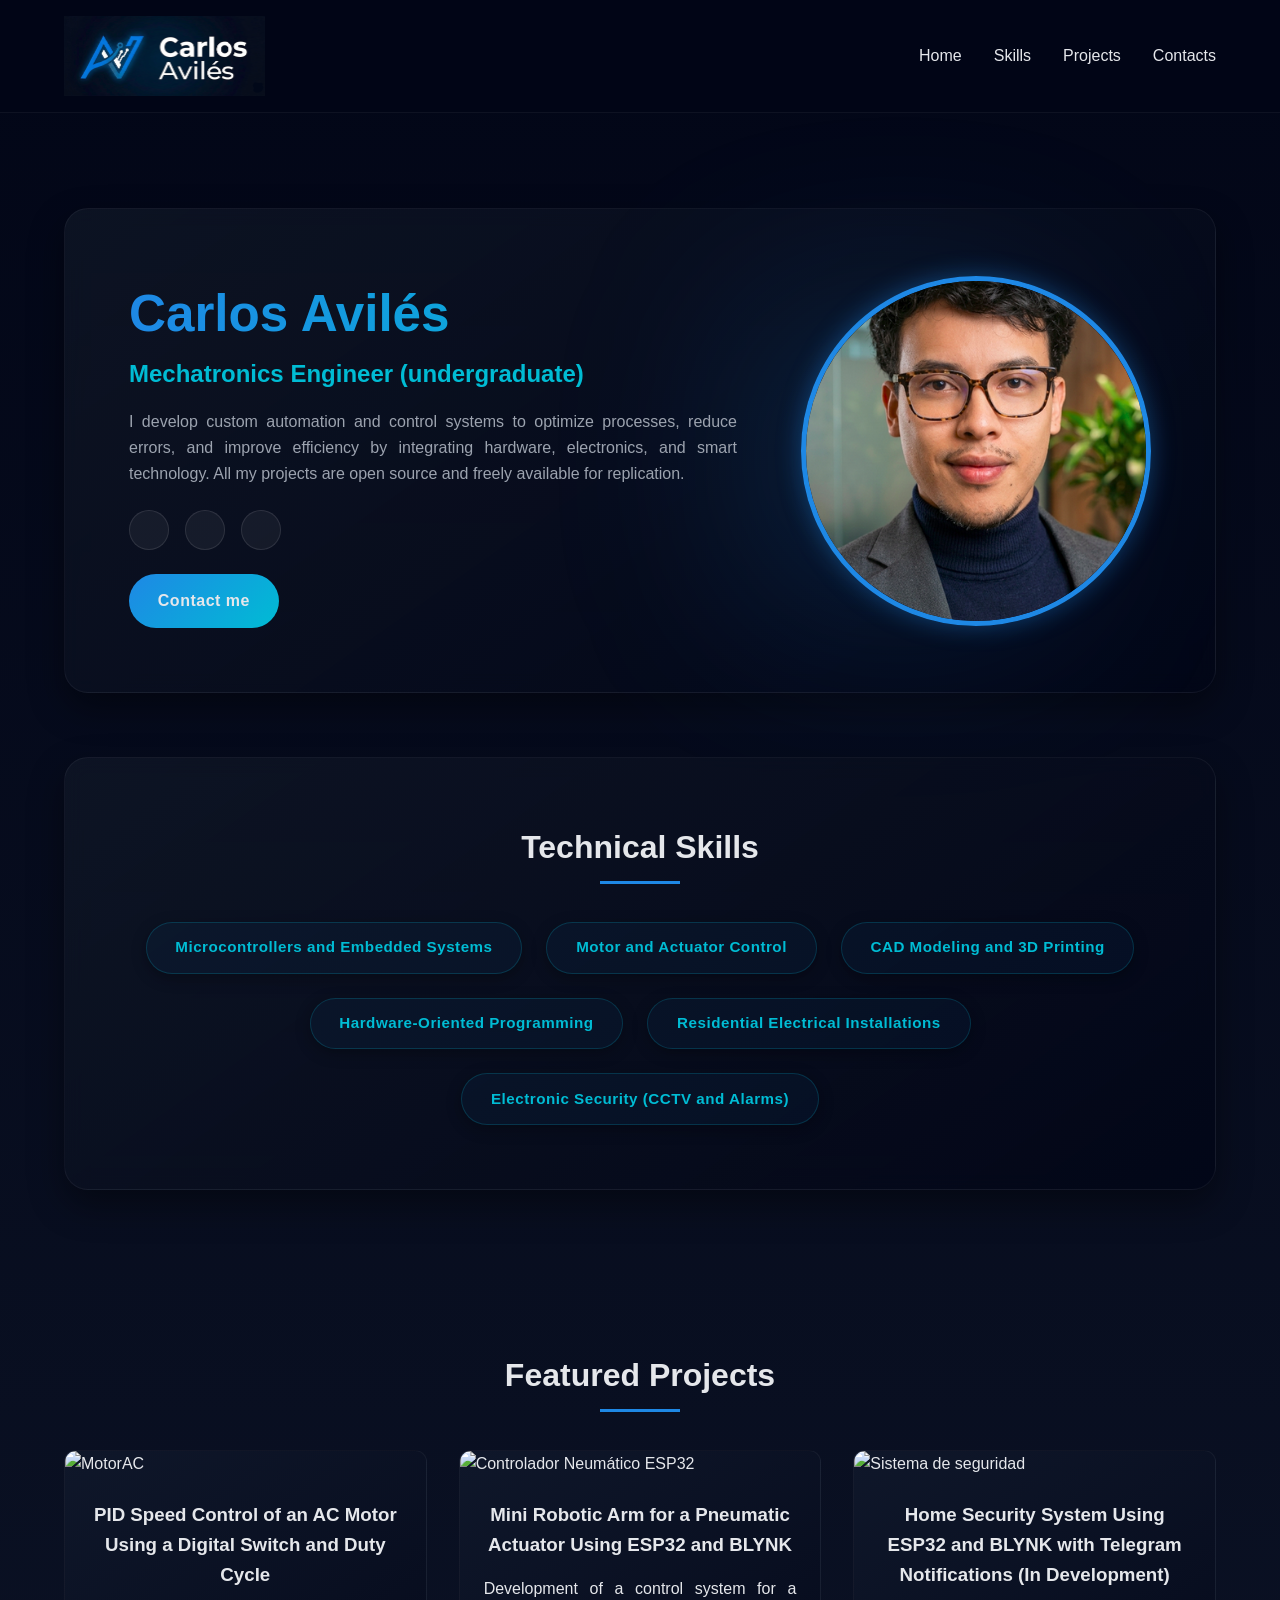
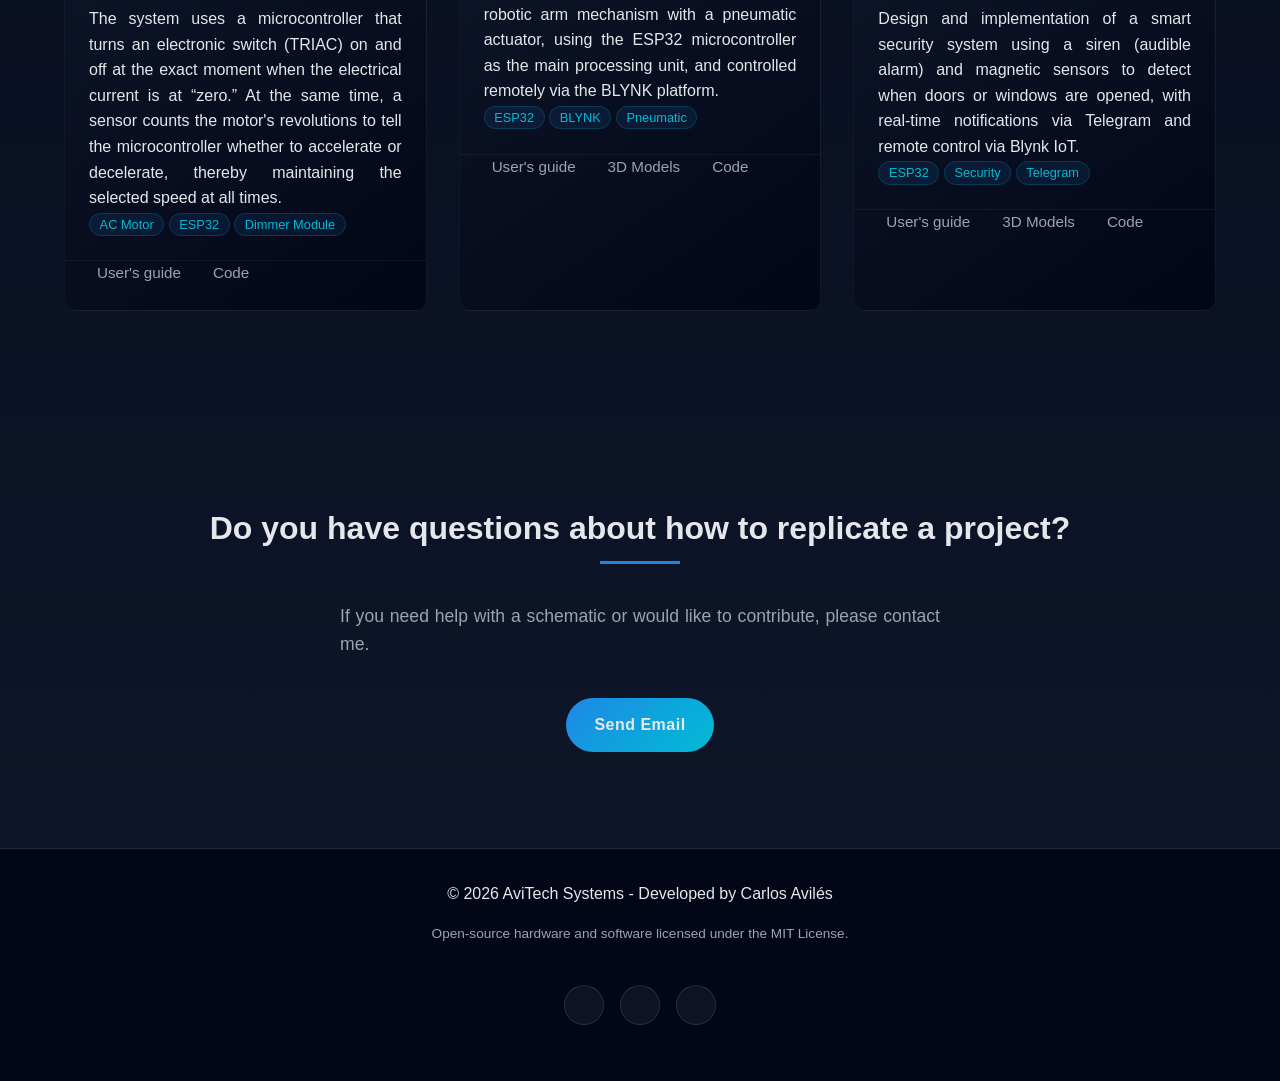
==== index.html @ 699ef65d "Updatebug4.html" ====
<!DOCTYPE html>
<html lang="es">
<head>
    <meta charset="UTF-8">
    <meta name="viewport" content="width=device-width, initial-scale=1.0">
    <meta name="description" content="Portfolio of Carlos Avilés, Mechatronics Engineer. Open-source automation and control projects.">
    <title>CarlosR Aviles</title>
    <link rel="stylesheet" href="styles.css">
    <script src="https://kit.fontawesome.com/152b86ac71.js" crossorigin="anonymous"></script>
</head>
<body>
    <header>
        <nav id="navbar">
            <a href="#Home" class="logo-link">
             <img src="logo1.png" alt="Carlos Aviles Logo" class="logo-img">
            </a>
            <ul class="nav-links">
                <li><a href="#Home">Home</a></li>
                <li><a href="#Skills">Skills</a></li>
                <li><a href="#Projects">Projects</a></li>
                <li><a href="#Contact">Contacts</a></li>
            </ul>
        </nav>
    </header>  
    
    <main>
        <section id="Home" class="hero section-box">
            <div class="hero-content">
                <div class="hero-text">
                    <h1>Carlos Avilés</h1> 
                    <h2>Mechatronics Engineer (undergraduate)</h2> 
                    <p>I develop custom automation and control systems to optimize processes, reduce errors, and improve efficiency by integrating hardware, electronics, and smart technology. All my projects are open source and freely available for replication.</p> 
                    <div class="social-links">
                        <a href="https://github.com/carlosr-aviles" target="_blank"><i class="fab fa-github"></i></a> 
                        <a href="https://www.linkedin.com/in/carlos-a-8890a5210/?skipRedirect=true" target="_blank"><i class="fab fa-linkedin"></i></a> 
                        <a href="https://www.youtube.com/@AviTech-Systems" target="_blank"><i class="fab fa-youtube"></i></a> 
                         
                    </div> 
                    <a href="#Contact" class="btn">Contact me</a>
                </div>
                <div class="hero-image">
                    <img src="perfil1.png" alt="Photo by Carlos Avilés"> 
                </div> 
            </div>
        </section> 

        <section id="Skills" class="skills section-box">
            <h2 class="section-title">Technical Skills</h2>
            <div class="skills-container">
                <span>Microcontrollers and Embedded Systems</span>
                <span>Motor and Actuator Control</span>
                <span>CAD Modeling and 3D Printing</span>
                <span>Hardware-Oriented Programming</span>
                <span>Residential Electrical Installations</span>
                <span>Electronic Security (CCTV and Alarms)</span>
            </div>
        </section>

        <section id="Projects" class="projects">
            <h2 class="section-title">Featured Projects</h2> 
            <div class="projects-container">
                
                <div class="project-card">
                  <a href="motor-ac.html" target="_blank" class="card-wrapper">  
                    <div class="project-img">
                        <img src="portadaproy2.png" alt="MotorAC">
                    </div>
                    <div class="project-info">
                        <h3>PID Speed Control of an AC Motor Using a Digital Switch and Duty Cycle</h3>
                        <p>The system uses a microcontroller that turns an electronic switch (TRIAC) on and off at the exact moment when the electrical current is at “zero.” At the same time, a sensor counts the motor's revolutions to tell the microcontroller whether to accelerate or decelerate, thereby maintaining the selected speed at all times.</p>
                        <div class="project-tech">
                            <span>AC Motor</span> 
                            <span>ESP32</span>
                            <span>Dimmer Module</span>
                        </div>
                    </div></a><div class="project-links" style="padding: 0 1.5rem 1.5rem 1.5rem; margin-top: 0;">
                            <a href="https://github.com/CarlosR-Aviles/Control-de-Velocidad-PID-en-motor-AC-mediante-Control-de-Fase/blob/main/Manual-Control-Velocidad.pdf" target="_blank"><i class="fas fa-file-pdf"></i>User's guide</a>
                            <!-- <a href="#" target="_blank"><i class="fas fa-cube"></i> Modelos 3D</a> -->
                            <a href="https://github.com/CarlosR-Aviles/Control-de-Velocidad-PID-en-motor-AC-mediante-Control-de-Fase/blob/main/PIDMOTORAC.ino" target="_blank"><i class="fab fa-github"></i>Code</a>   
                              </div>
                </div> 

                <div class="project-card">
                  <a href="brazo-robotico.html" target="_blank" class="card-wrapper">
                    <div class="project-img">
                        <img src="portadaproy1.png" alt="Controlador Neumático ESP32">
                    </div>
                    <div class="project-info">
                        <h3>Mini Robotic Arm for a Pneumatic Actuator Using ESP32 and BLYNK</h3>
                        <p>Development of a control system for a robotic arm mechanism with a pneumatic actuator, using the ESP32 microcontroller as the main processing unit, and controlled remotely via the BLYNK platform.</p>
                        <div class="project-tech">
                            <span>ESP32</span> 
                            <span>BLYNK</span>
                            <span>Pneumatic</span>
                        </div>    
                    </div></a><div class="project-links" style="padding: 0 1.5rem 1.5rem 1.5rem; margin-top: 0;">
                            <a href="https://github.com/CarlosR-Aviles/Proyecto-Mini-Brazo-robotico-para-actuador-neumatico-mediante-ESP32-y-BLYNK/blob/main/Manual-mini-brazo-robotico.pdf" target="_blank"><i class="fas fa-file-pdf"></i>User's guide</a>
                            <a href="https://github.com/CarlosR-Aviles/Proyecto-Mini-Brazo-robotico-para-actuador-neumatico-mediante-ESP32-y-BLYNK/blob/main/BRAZO%20ROBOTICO.zip" target="_blank"><i class="fas fa-cube"></i>3D Models</a>
                            <a href="https://github.com/CarlosR-Aviles/Proyecto-Mini-Brazo-robotico-para-actuador-neumatico-mediante-ESP32-y-BLYNK/blob/main/sketch_jan19a.ino" target="_blank"><i class="fab fa-github"></i>Code</a>   
                              </div>
                </div> 

                <div class="project-card">
                  <a href="seguridad-sistema.html" target="_blank" class="card-wrapper">  
                    <div class="project-img">
                        <img src="portadaproy3.png" alt="Sistema de seguridad">
                    </div>
                    <div class="project-info">
                        <h3>Home Security System Using ESP32 and BLYNK with Telegram Notifications (In Development)</h3>
                        <p>Design and implementation of a smart security system using a siren (audible alarm) and magnetic sensors to detect when doors or windows are opened, with real-time notifications via Telegram and remote control via Blynk IoT.</p>
                        <div class="project-tech">
                            <span>ESP32</span> 
                            <span>Security</span>
                            <span>Telegram</span>
                        </div>
                    </div></a><div class="project-links" style="padding: 0 1.5rem 1.5rem 1.5rem; margin-top: 0;">
                            <a href="#" target="_blank"><i class="fas fa-file-pdf"></i>User's guide</a>
                            <a href="#" target="_blank"><i class="fas fa-cube"></i>3D Models</a>
                            <a href="#" target="_blank"><i class="fab fa-github"></i>Code</a>   
                              </div>
                </div> 



            </div> 

        </section>      

        <section id="Contact" class="contact">
            <h2 class="section-title">Do you have questions about how to replicate a project?</h2>
            <p>If you need help with a schematic or would like to contribute, please contact me.</p>
            <a href="mailto:raulaviles891@gmail.com" class="btn">Send Email</a>
        </section>
    </main>
    
    <footer>
        <div class="footer-content">
            <p>&copy; 2026 AviTech Systems - Developed by Carlos Avilés</p>
            <p>Open-source hardware and software licensed under the MIT License.</p>
            <div class="social-links">
                <a href="https://github.com/carlosr-aviles" target="_blank"><i class="fab fa-github"></i></a> 
                <a href="https://www.linkedin.com/in/carlos-a-8890a5210/?skipRedirect=true" target="_blank"><i class="fab fa-linkedin"></i></a> 
                <a href="https://www.youtube.com/@AviTech-Systems" target="_blank"><i class="fab fa-youtube"></i></a> 
                 
            </div> 
        </div>
    </footer>
</body>
</html>
---- styles.css ----
:root {
    --primary-color: #1e88e5;
    --secondary-color: #00bcd4;
    --dark-bg: #0f172a;
    --darker-bg: #020617;
    --card-bg: #111827;
    --light-text: #e5e7eb;
    --gray-text: #9ca3af;
    --border-color: #1f2937;

    --radius: 12px;
    --transition: 0.3s ease;
}

/* RESET */
* {
    padding: 0;
    margin: 0;
    box-sizing: border-box;
}

html {
    scroll-behavior: smooth;
    scrollbar-color: var(--primary-color) var(--dark-bg);
}

body {
    font-family: "Segoe UI", Tahoma, Geneva, Verdana, sans-serif;
    background: linear-gradient(180deg, #020617 0%, #0f172a 100%);
    color: var(--light-text);
    line-height: 1.6;
}

/* SCROLLBAR (CHROME) */
::-webkit-scrollbar {
    width: 8px;
}
::-webkit-scrollbar-track {
    background: var(--dark-bg);
}
::-webkit-scrollbar-thumb {
    background: var(--primary-color);
    border-radius: 10px;
}

/* ELEMENTOS BASE */
a {
    text-decoration: none;
    color: inherit;
}

ul {
    list-style: none;
}

img {
    max-width: 100%;
    height: auto;
    display: block;
}

p {
    text-align: justify;
}

/* HEADER */
header {
    position: fixed;
    width: 100%;
    top: 0;
    left: 0;
    background: rgba(2, 6, 23, 0.8);
    backdrop-filter: blur(12px);
    border-bottom: 1px solid rgba(255,255,255,0.05);
    z-index: 100;
}

body {
    padding-top: 80px;
}

#navbar {
    display: flex;
    justify-content: space-between;
    align-items: center;
    padding: 1rem 5%;
    max-width: 1400px;
    margin: 0 auto;
}

.logo-link {
    display: flex;
    align-items: center;
}

.logo-img {
    height: 80px; /* Puedes subir o bajar este número si lo quieres más grande o pequeño */
    width: auto;
    transition: var(--transition);
}

/* Efecto opcional: hace que el logo brille un poco más al pasar el mouse */
.logo-img:hover {
    filter: drop-shadow(0 0 10px rgba(30, 136, 229, 0.6));
    transform: scale(1.02);
}

.nav-links {
    display: flex;
    gap: 2rem;
}

.nav-links a {
    position: relative;
    padding: .5rem 0;
    transition: var(--transition);
}

.nav-links a::after {
    content: "";
    position: absolute;
    bottom: 0;
    left: 0;
    width: 0;
    height: 2px;
    background: var(--primary-color);
    transition: var(--transition);
}

.nav-links a:hover {
    color: var(--primary-color);
}

.nav-links a:hover::after {
    width: 100%;
}

/* SECCIONES */
section {
    padding: 6rem 5%;
    max-width: 1400px;
    margin: 0 auto;
    opacity: 0;
    transform: translateY(20px);
    animation: fadeInUp 0.8s ease forwards;
}

section:nth-child(1) { animation-delay: 0.2s; }
section:nth-child(2) { animation-delay: 0.4s; }
section:nth-child(3) { animation-delay: 0.6s; }

.section-title {
    font-size: 2rem;
    text-align: center;
    margin-bottom: 3rem;
    position: relative;
}

.section-title::after {
    content: "";
    width: 80px;
    height: 3px;
    background: var(--primary-color);
    position: absolute;
    bottom: -10px;
    left: 50%;
    transform: translateX(-50%);
}

/* BOTONES */
.btn {
    display: inline-block;
    background: linear-gradient(135deg, #1e88e5, #00bcd4);
    border-radius: 30px;
    padding: 0.9rem 1.8rem;
    font-weight: 600;
    letter-spacing: 0.5px;
    transition: var(--transition);
}

.btn:hover {
    transform: translateY(-3px) scale(1.03);
    box-shadow: 0 10px 25px rgba(30,136,229,0.4);
}

/* HERO */
.hero {
    min-height: 100vh;
    display: flex;
    align-items: center;
    position: relative;
}

.hero::before {
    content: "";
    position: absolute;
    width: 400px;
    height: 400px;
    background: radial-gradient(circle, rgba(30,136,229,0.2), transparent);
    top: 10%;
    right: 10%;
    filter: blur(80px);
    z-index: -1;
}

.hero-content {
    display: flex;
    justify-content: space-between;
    align-items: center;
    gap: 4rem;
}

.hero-text h1 {
    font-size: 3.2rem;
    background: linear-gradient(90deg, #1e88e5, #00bcd4);
    -webkit-background-clip: text;
    -webkit-text-fill-color: transparent;
}

.hero-text h2 {
    color: var(--secondary-color);
}

.hero-text p {
    color: var(--gray-text);
    margin: 1rem 0;
}

/* SOCIAL */
.social-links {
    display: flex;
    gap: 1rem;
    margin: 1.5rem 0;
}

.social-links a {
    display: flex;
    align-items: center;
    justify-content: center;
    width: 40px;
    height: 40px;
    border-radius: 50%;
    font-size: 1.2rem;
    background: rgba(255,255,255,0.05);
    border: 1px solid rgba(255,255,255,0.1);
    transition: var(--transition);
}

.social-links a:hover {
    background: var(--primary-color);
    box-shadow: 0 0 15px rgba(30,136,229,0.6);
}

/* IMAGEN */
.hero-image {
    flex-shrink: 0; 
}

.hero-image img {
    width: 350px;
    height: 350px;
    object-fit: cover;
    border-radius: 50%;
    border: 5px solid var(--primary-color);
    box-shadow: 0 0 25px rgba(30,136,229,0.4);
    transition: var(--transition);
}

.hero-image img:hover {
    transform: scale(1.05);
}

/* PROYECTOS */
.projects-container {
    display: grid;
    grid-template-columns: repeat(auto-fill, minmax(300px, 1fr));
    gap: 2rem;
}

.project-card {
    background: linear-gradient(145deg, #0f172a, #020617);
    border: 1px solid rgba(255,255,255,0.05);
    border-radius: var(--radius);
    overflow: hidden;
    transition: var(--transition);
}

.project-card:hover {
    transform: translateY(-6px);
    box-shadow: 0 15px 40px rgba(0,188,212,0.2);
}

.project-info {
    padding: 1.5rem;
}

.project-info h3 {
    text-align: center;
    margin-bottom: 1rem; 
    color: var(--light-text); 
}

.project-tech span {
    font-size: .8rem;
    padding: .2rem .6rem;
    border-radius: 20px;
    background: rgba(30,136,229,0.1);
    color: var(--secondary-color);
    border: 1px solid rgba(0,188,212,0.2);
}

/* FOOTER */
footer {
    background: var(--darker-bg);
    padding: 2rem 5%;
    border-top: 1px solid var(--border-color);
}

.footer-content {
    display: flex;
    justify-content: space-between;
    align-items: center;
}

/* ANIMACIÓN */
@keyframes fadeInUp {
    to {
        opacity: 1;
        transform: translateY(0);
    }
}

/* RESPONSIVE */
@media (max-width: 768px) {
    .hero-content {
        flex-direction: column;
        text-align: center;
    }

    .hero-image img {
        width: 200px;
        height: 200px;
    }

    .nav-links {
        flex-direction: column;
        gap: 1rem;
    }

    .footer-content {
        flex-direction: column;
        gap: 1rem;
    }
}

/* =========================================
   NUEVAS SECCIONES (Habilidades y Contacto)
   ========================================= */

/* HABILIDADES (SKILLS) */
.skills {
    text-align: center;
}

.skills-container {
    display: flex;
    justify-content: center;
    flex-wrap: wrap;
    gap: 1.5rem;
    margin-top: 2rem;
}

.skills-container span {
    background: rgba(30, 136, 229, 0.05); /* Fondo oscuro transparente */
    color: var(--secondary-color);
    border: 1px solid rgba(0, 188, 212, 0.2);
    padding: 0.8rem 1.8rem;
    border-radius: 30px;
    font-weight: 600;
    font-size: 0.95rem;
    letter-spacing: 0.5px;
    transition: var(--transition);
    box-shadow: 0 4px 15px rgba(0,0,0,0.3);
}

.skills-container span:hover {
    transform: translateY(-5px);
    background: rgba(30, 136, 229, 0.15);
    box-shadow: 0 8px 25px rgba(0, 188, 212, 0.3);
    border-color: var(--secondary-color);
    color: var(--light-text);
}

/* ENLACES DENTRO DE LAS TARJETAS DE PROYECTOS */
.project-links {
    display: flex;
    gap: 1.5rem;
    margin-top: 1.5rem;
    padding-top: 1.2rem;
    border-top: 1px solid rgba(255, 255, 255, 0.05);
}

.project-links a {
    display: flex;
    align-items: center;
    gap: 0.5rem;
    font-size: 0.95rem;
    color: var(--gray-text);
    transition: var(--transition);
    font-weight: 500;
}

.project-links a:hover {
    color: var(--light-text);
}

.project-links i {
    color: var(--secondary-color);
    font-size: 1.1rem;
    transition: var(--transition);
}

.project-links a:hover i {
    transform: scale(1.1);
    color: var(--primary-color);
}

/* CONTACTO */
.contact {
    text-align: center;
    display: flex;
    flex-direction: column;
    align-items: center;
}

.contact p {
    color: var(--gray-text);
    margin-bottom: 2.5rem;
    font-size: 1.1rem;
    max-width: 600px;
}

/* AJUSTES PARA EL FOOTER */
.footer-content {
    display: flex;
    flex-direction: column;
    align-items: center;
    text-align: center;
    gap: 1rem;
}

.footer-content p:nth-child(2) {
    color: var(--gray-text);
    font-size: 0.85rem;
}

/* =========================================
   CAJAS CONTENEDORAS PARA SECCIONES
   ========================================= */
.section-box {
    background: linear-gradient(145deg, rgba(17, 24, 39, 0.7), rgba(2, 6, 23, 0.9));
    backdrop-filter: blur(10px);
    border: 1px solid rgba(255, 255, 255, 0.05);
    border-radius: 24px;
    margin: 2rem auto 4rem auto; /* Separa las cajas entre sí */
    padding: 4rem 5%;
    box-shadow: 0 15px 35px rgba(0, 0, 0, 0.4);
    width: 90%; /* Evita que la caja toque los bordes de la pantalla */
    max-width: 1400px;
}

/* Ajuste específico para la caja de Inicio (Hero) */
.hero.section-box {
    min-height: auto; /* Cambiamos esto para que la caja se ajuste al texto/imagen */
    margin-top: 8rem; /* Da espacio para que el menú de navegación no tape la caja */
}

.card-wrapper {
    display: block;
    text-decoration: none;
    color: inherit;
    cursor: pointer; /* Hace que el mouse cambie a la "manito" al pasar por encima */
}
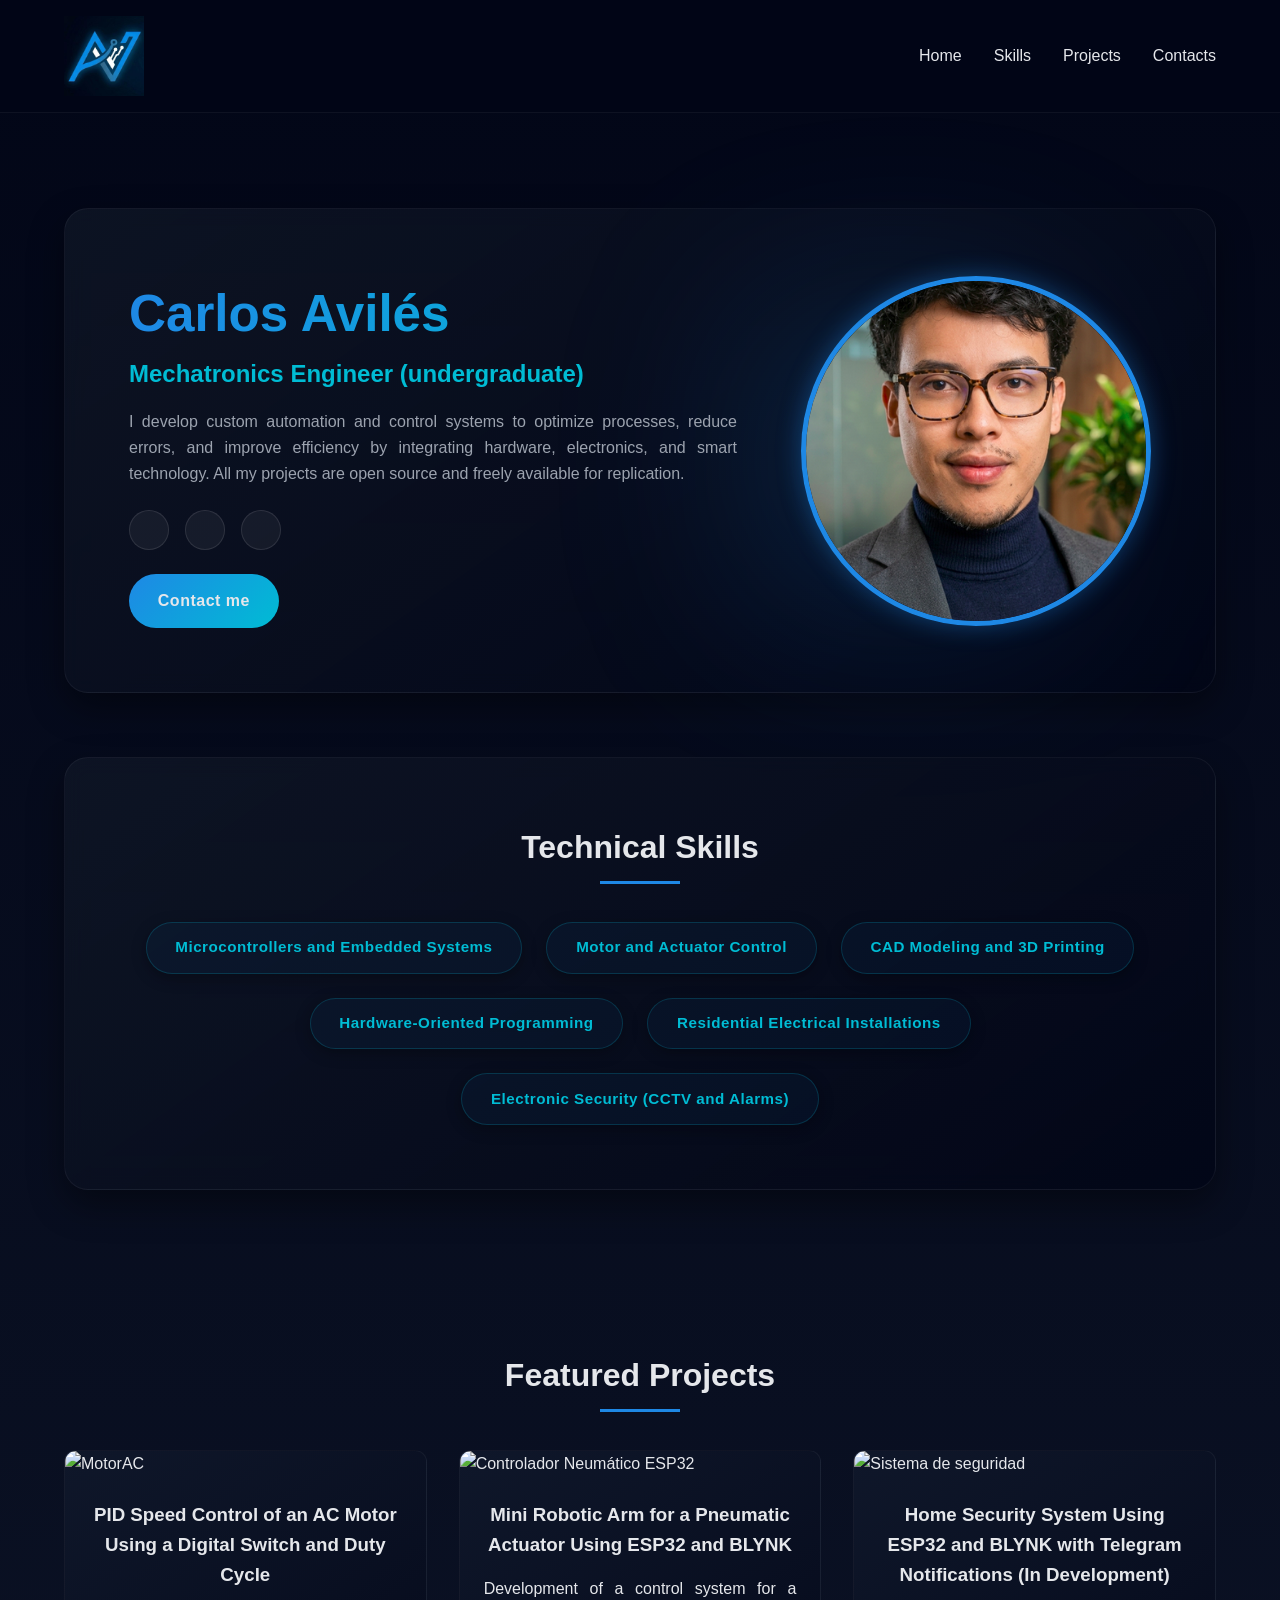
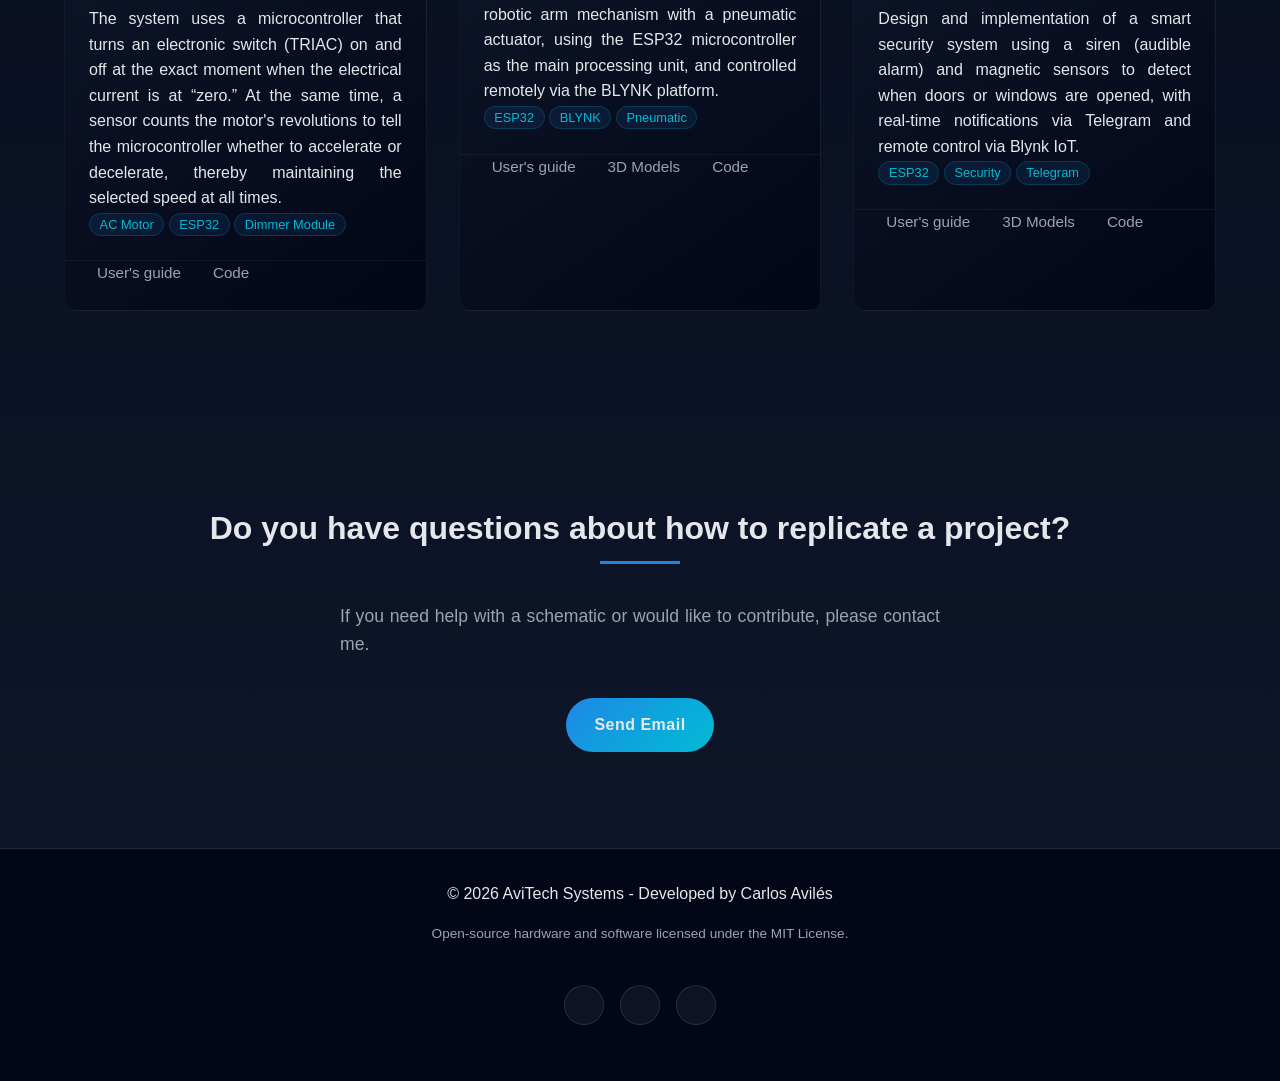
==== commit cafa715e: "Updatelogo.html" ====
--- a/index.html
+++ b/index.html
@@ -12,7 +12,7 @@
     <header>
         <nav id="navbar">
             <a href="#Home" class="logo-link">
-             <img src="logo1.png" alt="Carlos Aviles Logo" class="logo-img">
+             <img src="logo3.jpeg" alt="Carlos Aviles Logo" class="logo-img">
             </a>
             <ul class="nav-links">
                 <li><a href="#Home">Home</a></li>
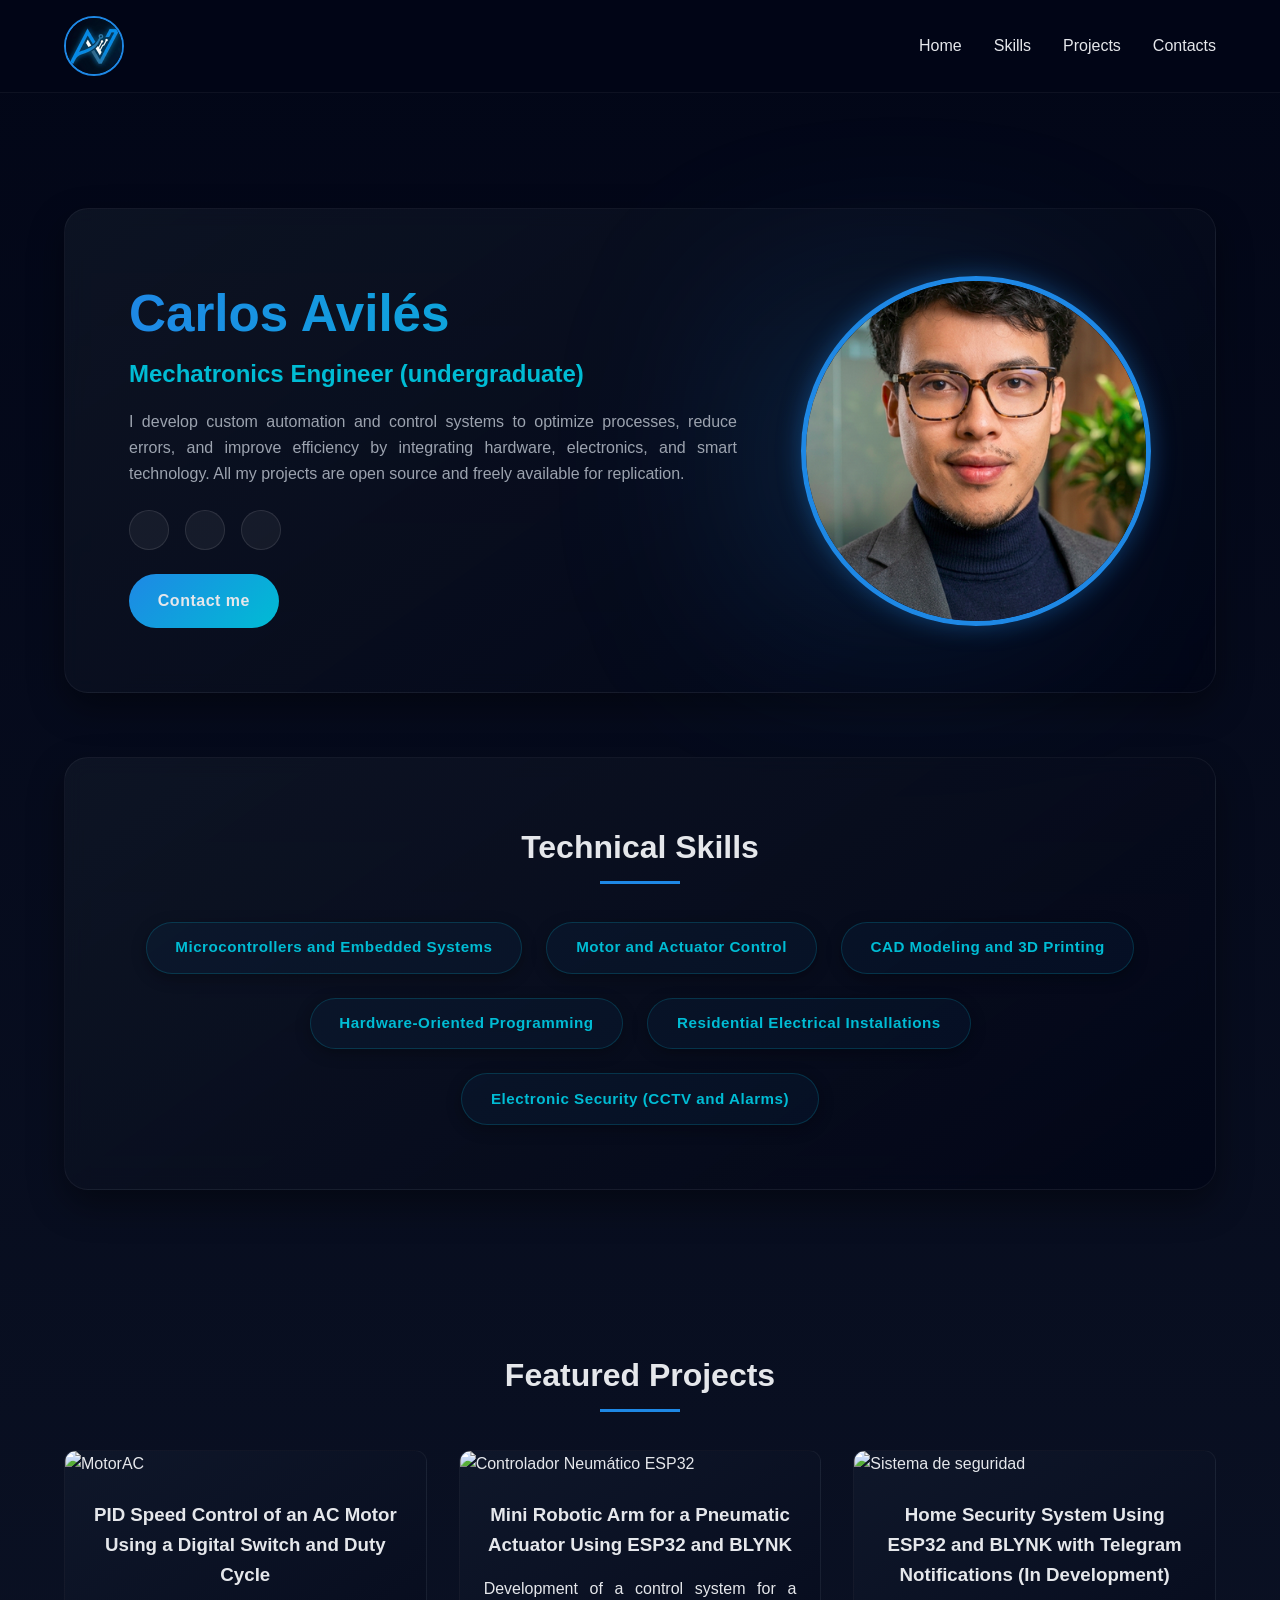
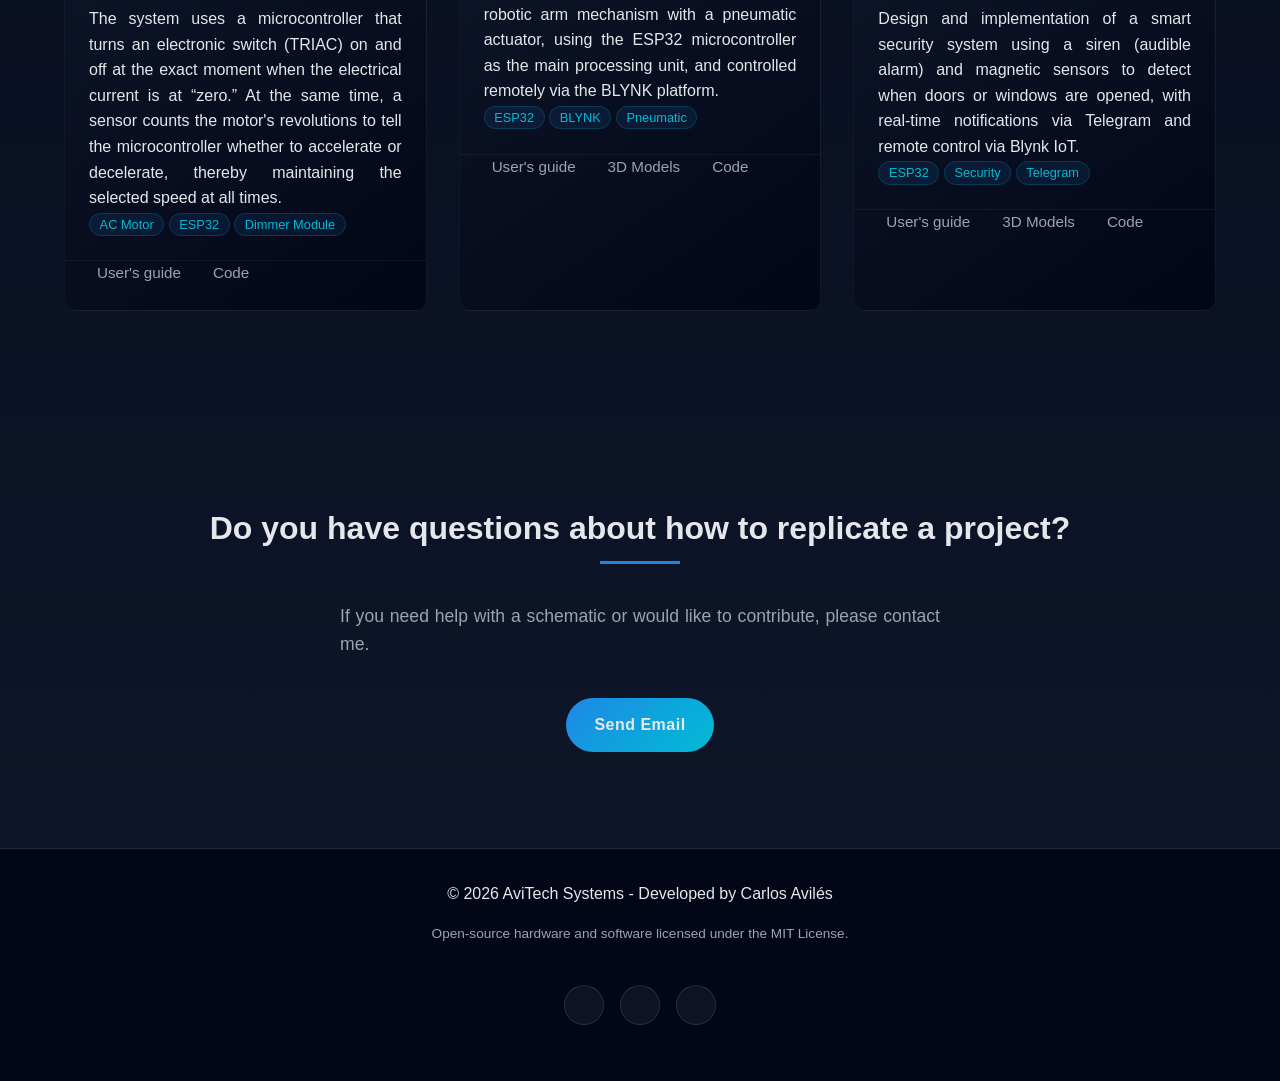
==== commit 2194209f: "Update index.html" ====
--- a/index.html
+++ b/index.html
@@ -14,6 +14,11 @@
             <a href="#Home" class="logo-link">
              <img src="logo3.jpeg" alt="Carlos Aviles Logo" class="logo-img">
             </a>
+            
+            <div class="menu-toggle" id="mobile-menu">
+              <i class="fas fa-bars"></i>
+            </div>
+  
             <ul class="nav-links">
                 <li><a href="#Home">Home</a></li>
                 <li><a href="#Skills">Skills</a></li>
@@ -21,6 +26,7 @@
                 <li><a href="#Contact">Contacts</a></li>
             </ul>
         </nav>
+        
     </header>  
     
     <main>
@@ -61,7 +67,7 @@
             <div class="projects-container">
                 
                 <div class="project-card">
-                  <a href="motor-ac.html" target="_blank" class="card-wrapper">  
+                  <a href="motor-ac.html" class="card-wrapper">  
                     <div class="project-img">
                         <img src="portadaproy2.png" alt="MotorAC">
                     </div>
@@ -81,7 +87,7 @@
                 </div> 
 
                 <div class="project-card">
-                  <a href="brazo-robotico.html" target="_blank" class="card-wrapper">
+                  <a href="brazo-robotico.html" class="card-wrapper">
                     <div class="project-img">
                         <img src="portadaproy1.png" alt="Controlador Neumático ESP32">
                     </div>
@@ -101,7 +107,7 @@
                 </div> 
 
                 <div class="project-card">
-                  <a href="seguridad-sistema.html" target="_blank" class="card-wrapper">  
+                  <a href="seguridad-sistema.html" class="card-wrapper">  
                     <div class="project-img">
                         <img src="portadaproy3.png" alt="Sistema de seguridad">
                     </div>
--- a/styles.css
+++ b/styles.css
@@ -94,12 +94,15 @@
 }
 
 .logo-img {
-    height: 80px; /* Puedes subir o bajar este número si lo quieres más grande o pequeño */
-    width: auto;
-    transition: var(--transition);
-}
-
-/* Efecto opcional: hace que el logo brille un poco más al pasar el mouse */
+    height: 60px; 
+    width: 60px; 
+    object-fit: cover; 
+    border-radius: 50%; /* círculo perfecto */
+    transition: var(--transition);
+    border: 2px solid var(--primary-color); /* anillo */
+}
+
+/* logo brille un poco más al pasar el mouse */
 .logo-img:hover {
     filter: drop-shadow(0 0 10px rgba(30, 136, 229, 0.6));
     transform: scale(1.02);
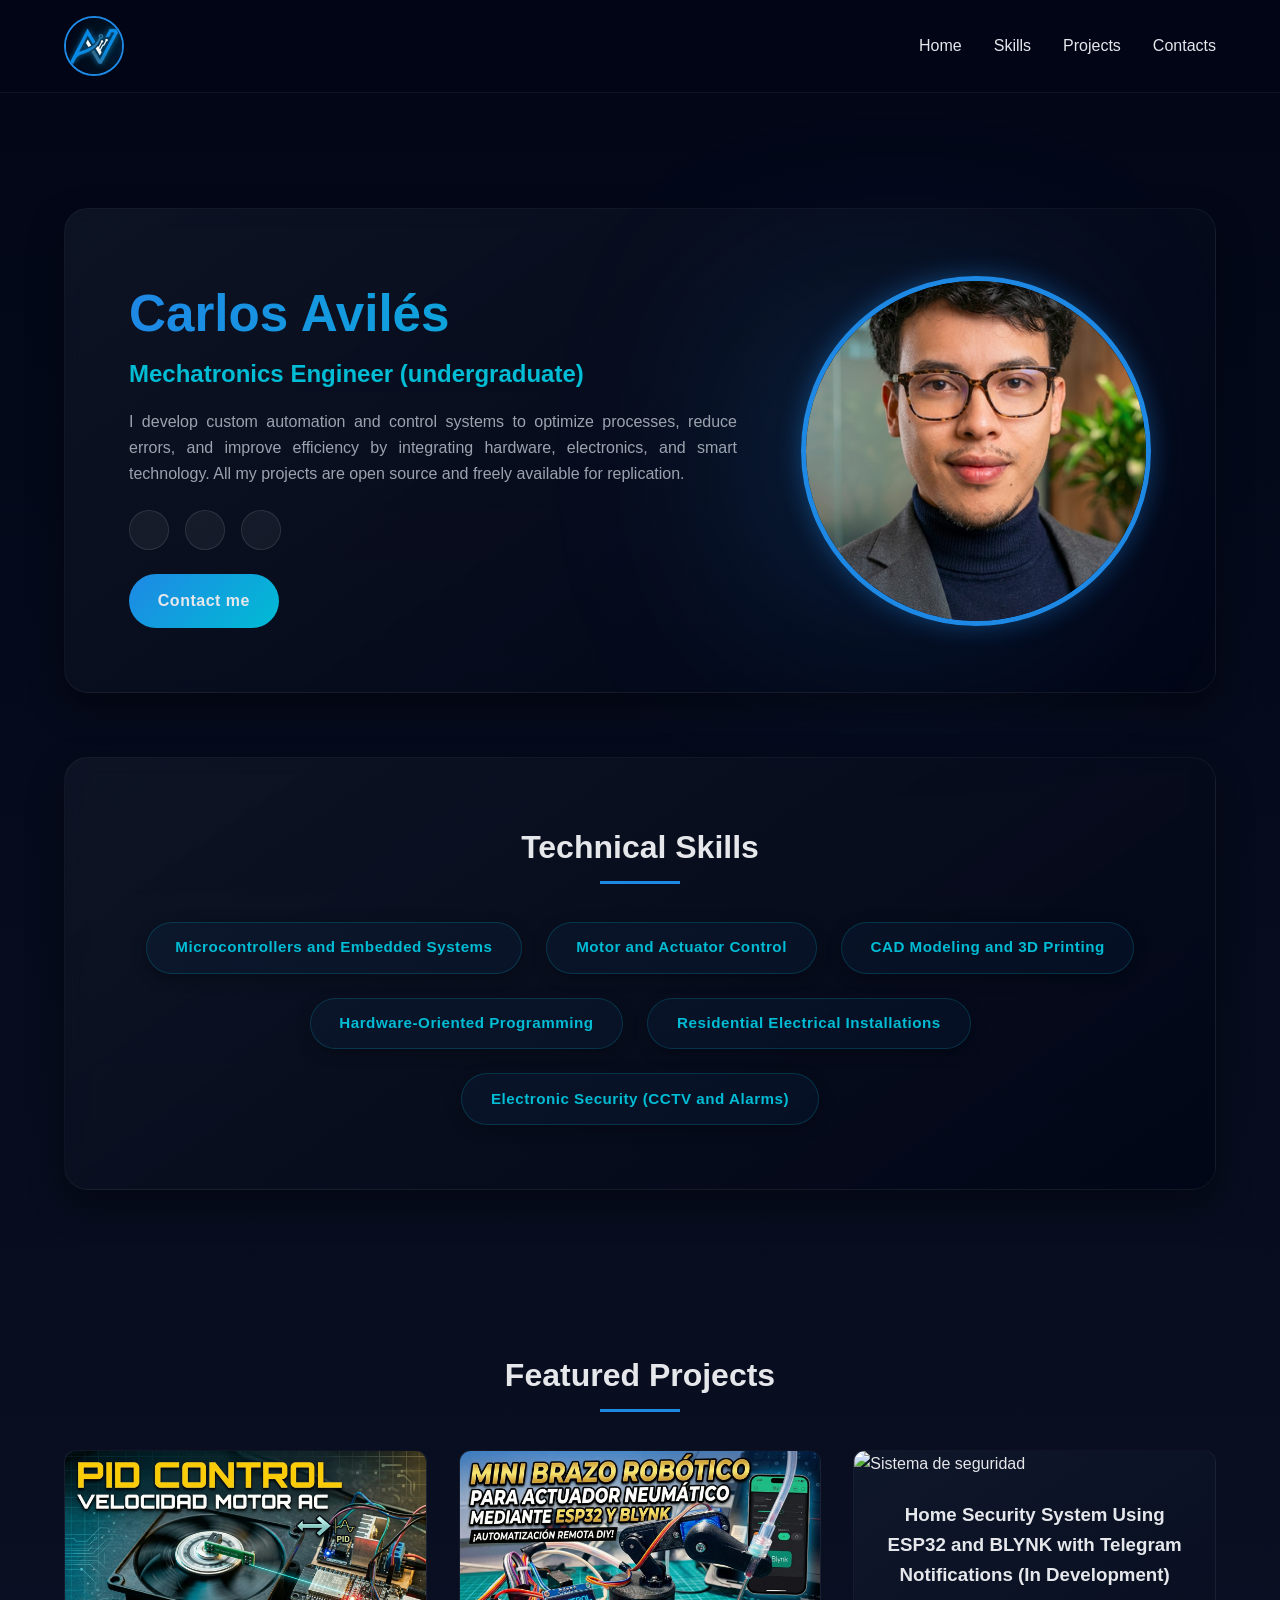
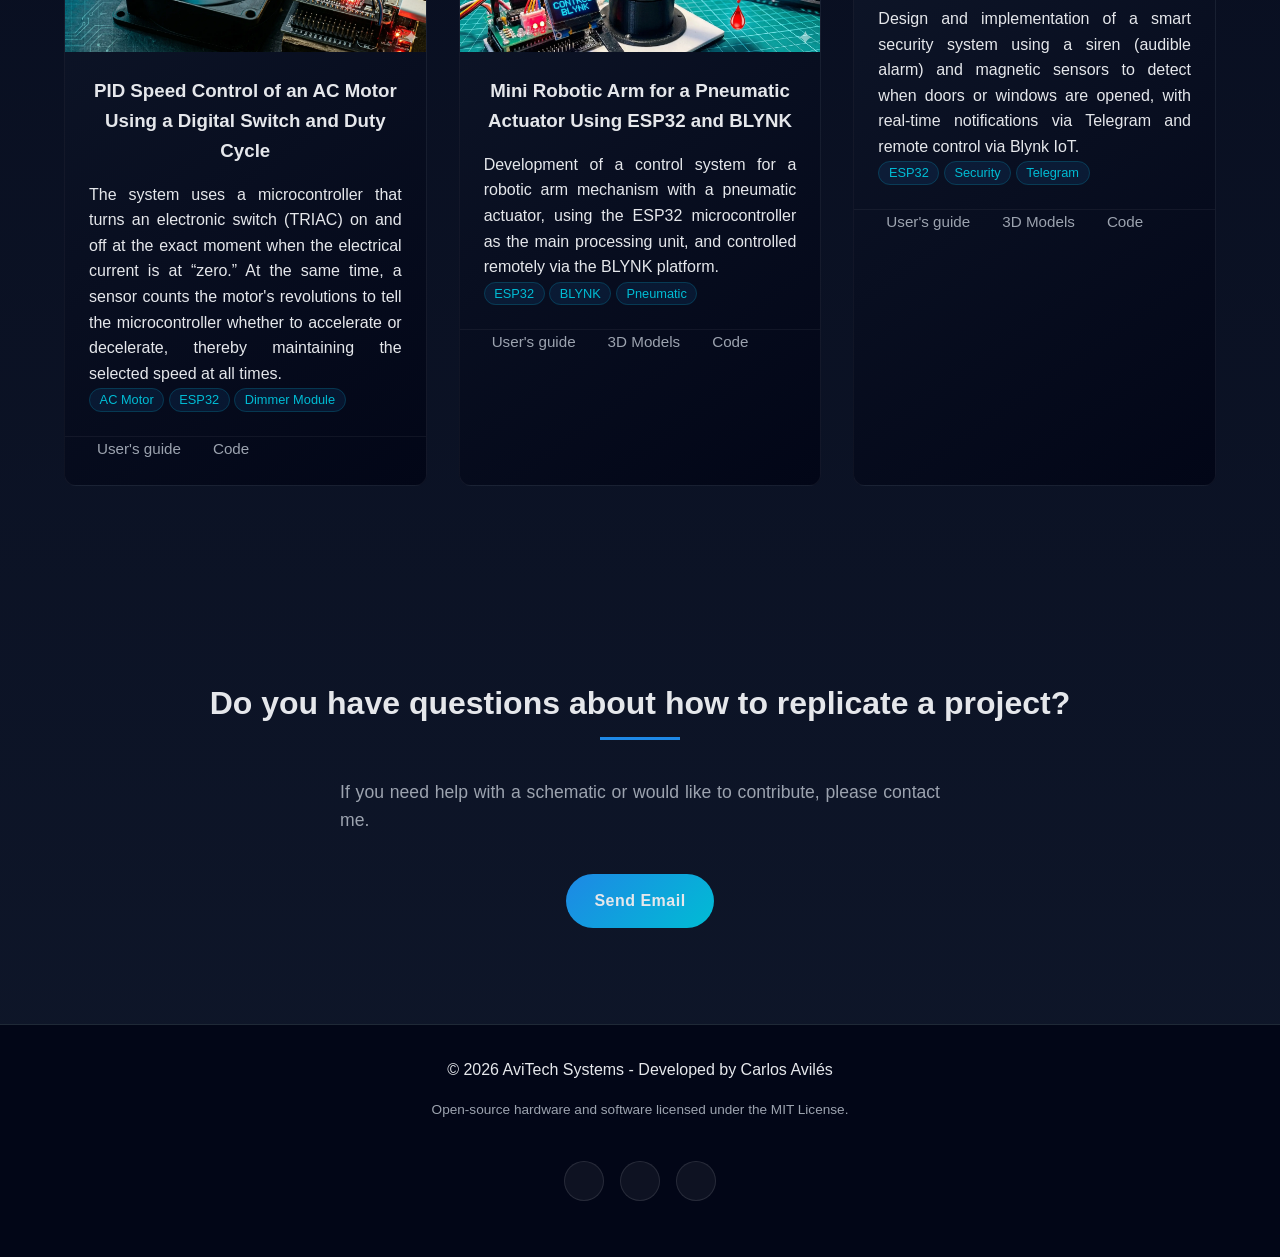
==== commit c75c4aef: "Update index.html" ====
--- a/index.html
+++ b/index.html
@@ -19,7 +19,7 @@
               <i class="fas fa-bars"></i>
             </div>
   
-            <ul class="nav-links">
+            <ul class="nav-links" id="nav-links">
                 <li><a href="#Home">Home</a></li>
                 <li><a href="#Skills">Skills</a></li>
                 <li><a href="#Projects">Projects</a></li>
@@ -69,7 +69,7 @@
                 <div class="project-card">
                   <a href="motor-ac.html" class="card-wrapper">  
                     <div class="project-img">
-                        <img src="portadaproy2.png" alt="MotorAC">
+                        <img src="portadaproy2.webp" alt="MotorAC" loading="lazy">
                     </div>
                     <div class="project-info">
                         <h3>PID Speed Control of an AC Motor Using a Digital Switch and Duty Cycle</h3>
@@ -89,7 +89,7 @@
                 <div class="project-card">
                   <a href="brazo-robotico.html" class="card-wrapper">
                     <div class="project-img">
-                        <img src="portadaproy1.png" alt="Controlador Neumático ESP32">
+                        <img src="portadaproy1.webp" alt="Controlador Neumático ESP32" loading="lazy">
                     </div>
                     <div class="project-info">
                         <h3>Mini Robotic Arm for a Pneumatic Actuator Using ESP32 and BLYNK</h3>
@@ -109,7 +109,7 @@
                 <div class="project-card">
                   <a href="seguridad-sistema.html" class="card-wrapper">  
                     <div class="project-img">
-                        <img src="portadaproy3.png" alt="Sistema de seguridad">
+                        <img src="portadaproy3.png" alt="Sistema de seguridad" loading="lazy">
                     </div>
                     <div class="project-info">
                         <h3>Home Security System Using ESP32 and BLYNK with Telegram Notifications (In Development)</h3>
@@ -151,5 +151,33 @@
             </div> 
         </div>
     </footer>
+    <script>
+        const mobileMenu = document.getElementById('mobile-menu');
+        const navLinks = document.getElementById('nav-links');
+        const menuIcon = mobileMenu.querySelector('i');
+
+        // 1. Abrir/Cerrar menú al tocar el botón
+        mobileMenu.addEventListener('click', () => {
+            navLinks.classList.toggle('active');
+            
+            // Cambia el icono de rayitas (fa-bars) a una 'X' (fa-times)
+            if (navLinks.classList.contains('active')) {
+                menuIcon.classList.remove('fa-bars');
+                menuIcon.classList.add('fa-times');
+            } else {
+                menuIcon.classList.remove('fa-times');
+                menuIcon.classList.add('fa-bars');
+            }
+        });
+
+        // 2. Cerrar el menú automáticamente cuando se elige una opción
+        document.querySelectorAll('.nav-links a').forEach(link => {
+            link.addEventListener('click', () => {
+                navLinks.classList.remove('active');
+                menuIcon.classList.remove('fa-times');
+                menuIcon.classList.add('fa-bars');
+            });
+        });
+    </script>
 </body>
 </html>
--- a/styles.css
+++ b/styles.css
@@ -332,9 +332,50 @@
         transform: translateY(0);
     }
 }
-
-/* RESPONSIVE */
+/*menu oculto*/
+.menu-toggle {
+    display: none;
+    font-size: 1.8rem;
+    color: var(--primary-color);
+    cursor: pointer;
+    transition: var(--transition);
+}
+
+.menu-toggle:hover {
+    color: var(--secondary-color);
+}
+
+/* RESPONSIVE (MÓVILES) */
 @media (max-width: 768px) {
+    /* Mostramos el botón de hamburguesa */
+    .menu-toggle {
+        display: block; 
+    }
+
+    /* Convertimos la barra de navegación en un panel lateral oculto */
+    .nav-links {
+        position: absolute;
+        top: 80px; /* Justo debajo del header */
+        right: -100%; /* Lo escondemos fuera de la pantalla hacia la derecha */
+        width: 100%;
+        height: calc(100vh - 80px); /* Ocupa el resto de la pantalla */
+        background: rgba(2, 6, 23, 0.95); /* Fondo oscuro semitransparente */
+        backdrop-filter: blur(15px);
+        flex-direction: column;
+        align-items: center;
+        justify-content: flex-start;
+        padding-top: 3rem;
+        gap: 2.5rem;
+        transition: 0.4s ease-in-out; /* Animación suave al entrar */
+        border-top: 1px solid rgba(255,255,255,0.05);
+    }
+
+    /* Esta es la clase mágica que aplicará JavaScript al hacer clic */
+    .nav-links.active {
+        right: 0; /* Trae el panel devuelta a la pantalla */
+    }
+
+    /* Ajustes que ya tenías para el resto de la página en celular */
     .hero-content {
         flex-direction: column;
         text-align: center;
@@ -343,11 +384,6 @@
     .hero-image img {
         width: 200px;
         height: 200px;
-    }
-
-    .nav-links {
-        flex-direction: column;
-        gap: 1rem;
     }
 
     .footer-content {
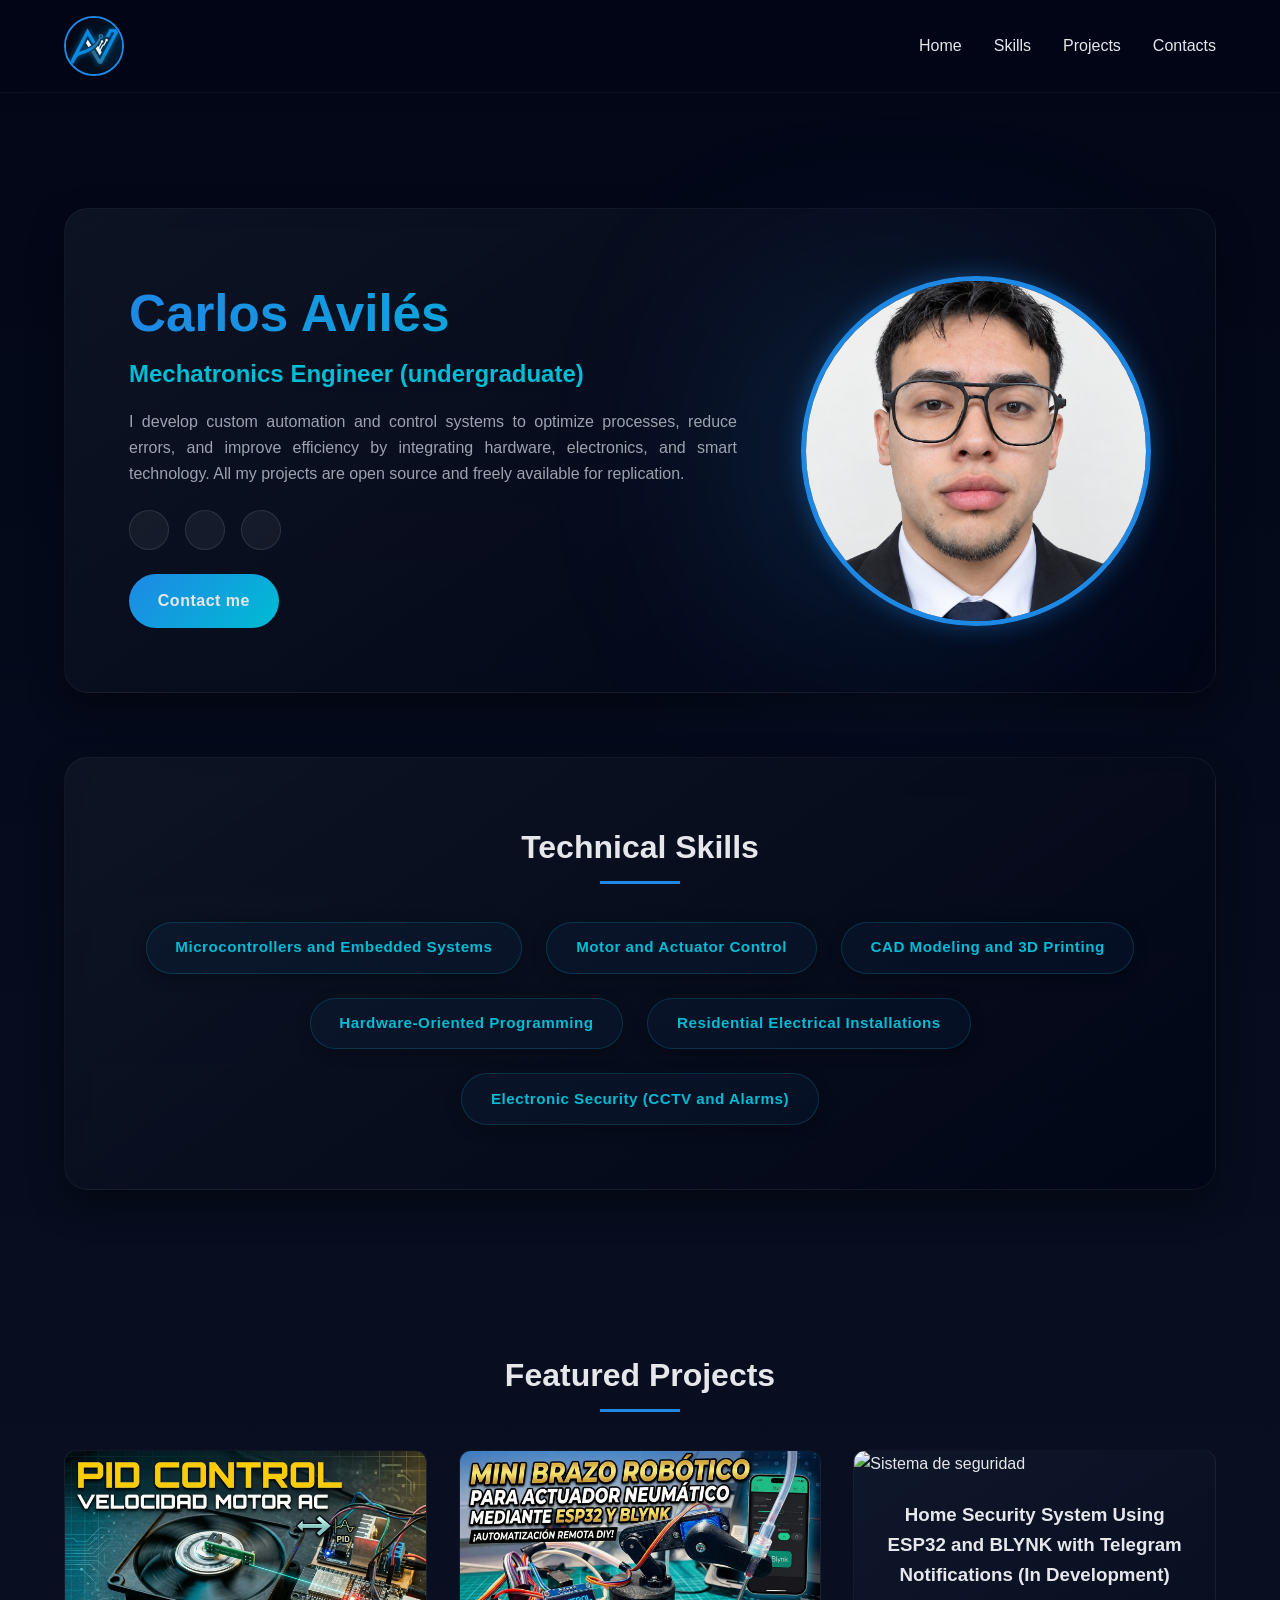
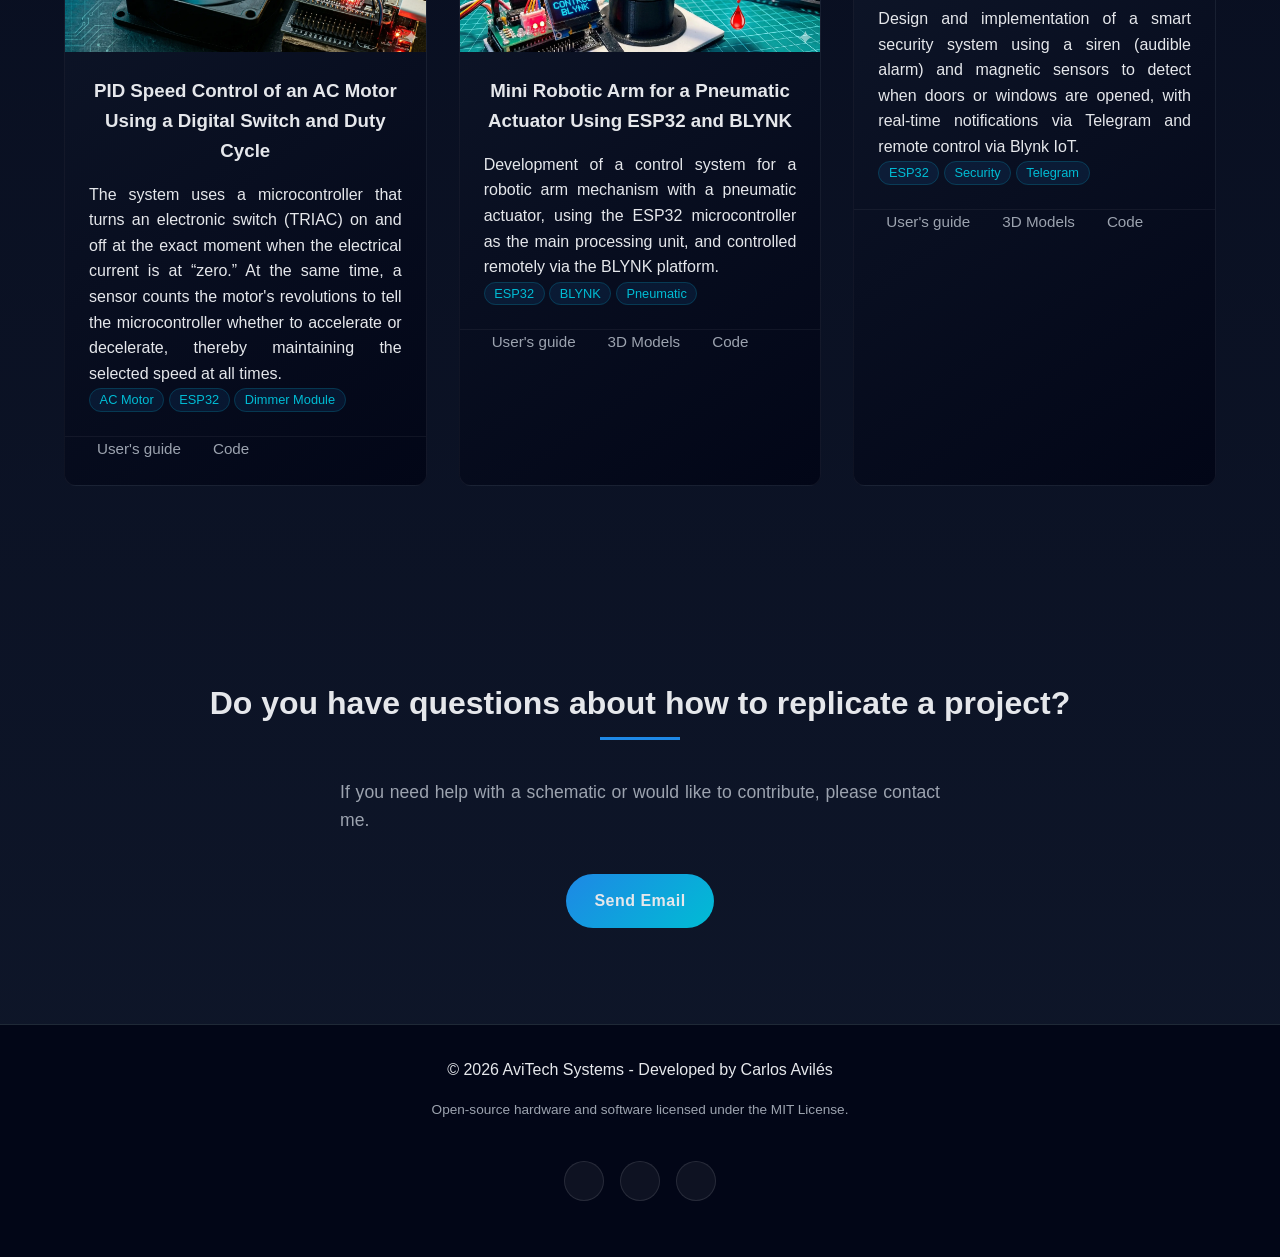
==== commit 9391e69b: "Update index.html" ====
--- a/index.html
+++ b/index.html
@@ -45,7 +45,7 @@
                     <a href="#Contact" class="btn">Contact me</a>
                 </div>
                 <div class="hero-image">
-                    <img src="perfil1.png" alt="Photo by Carlos Avilés"> 
+                    <img src="CARLOS_AVILES.png" alt="Photo by Carlos Avilés"> 
                 </div> 
             </div>
         </section> 
